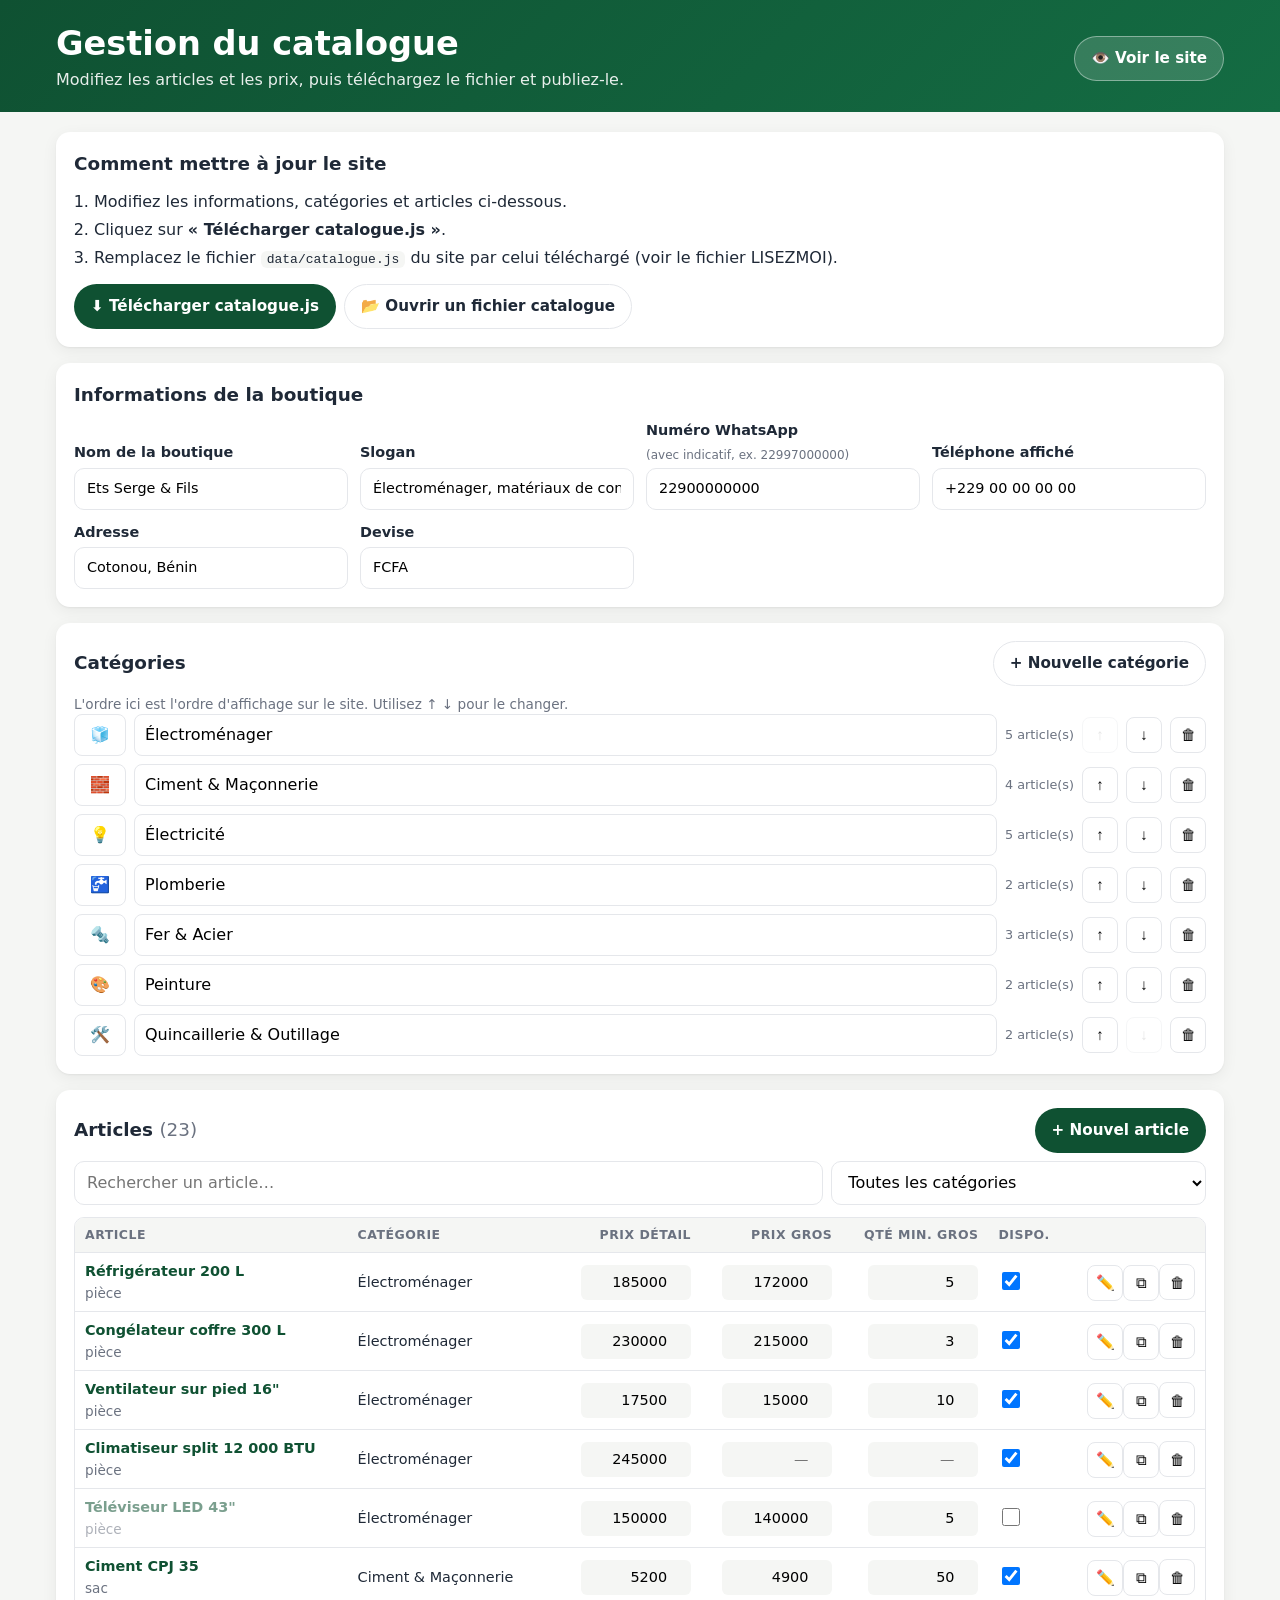
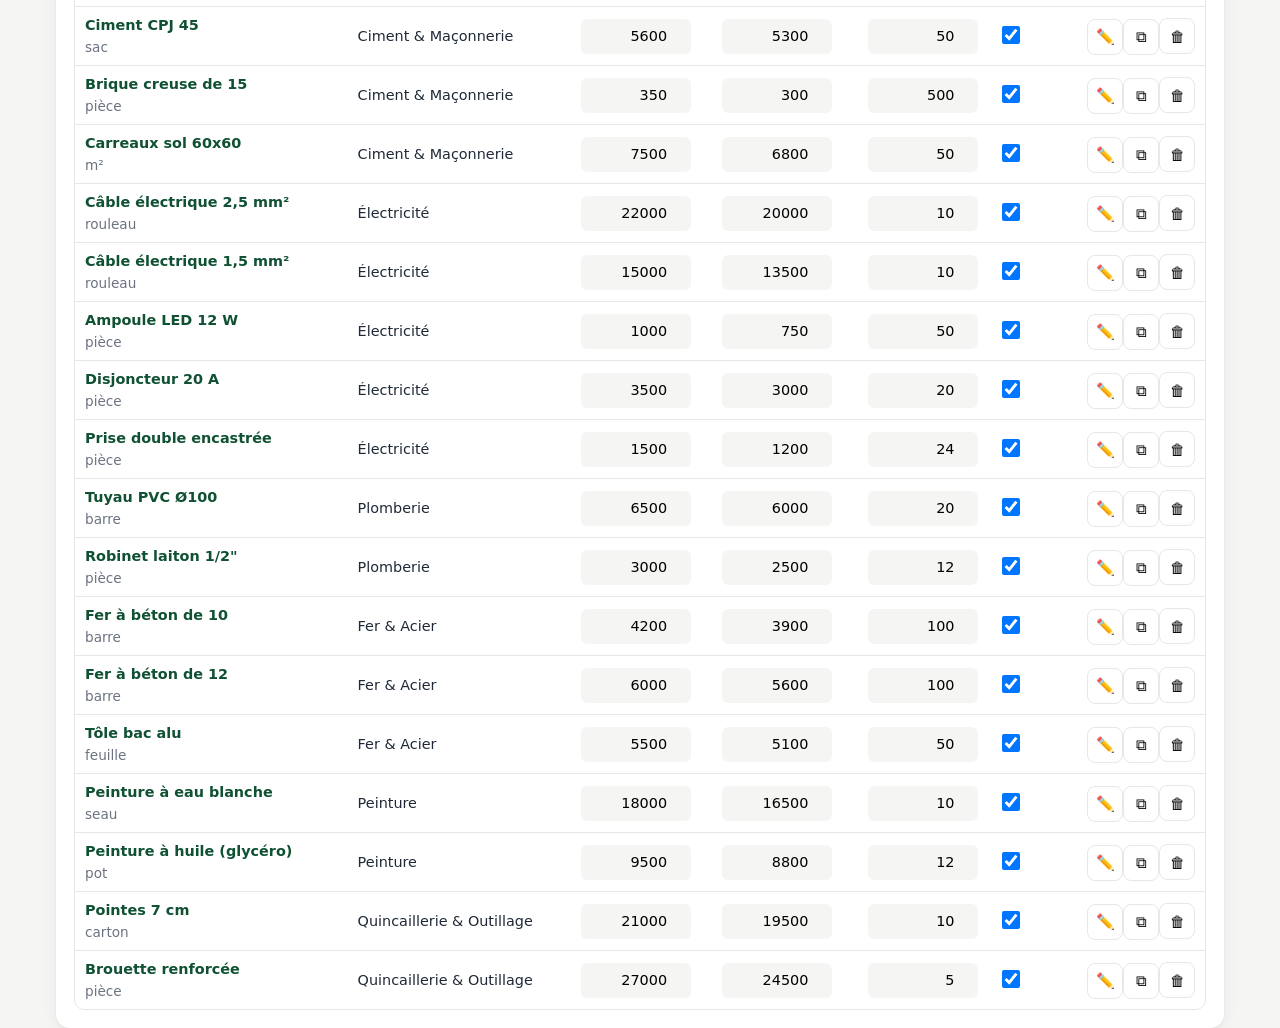
==== admin.html @ 10ea8feb "Catalogue en ligne : vitrine gros/détail et page d'administration - index.html : catalogue par catég" ====
<!doctype html>
<html lang="fr">
<head>
  <meta charset="utf-8">
  <meta name="viewport" content="width=device-width, initial-scale=1">
  <meta name="robots" content="noindex">
  <title>Gestion du catalogue</title>
  <link rel="icon" href="data:image/svg+xml,<svg xmlns='http://www.w3.org/2000/svg' viewBox='0 0 100 100'><text y='.9em' font-size='90'>⚙️</text></svg>">
  <link rel="stylesheet" href="assets/css/style.css">
  <link rel="stylesheet" href="assets/css/admin.css">
</head>
<body>
  <header class="entete">
    <div class="conteneur entete__contenu">
      <div>
        <h1 class="entete__nom">Gestion du catalogue</h1>
        <p class="entete__slogan">Modifiez les articles et les prix, puis téléchargez le fichier et publiez-le.</p>
      </div>
      <div class="entete__actions">
        <a class="bouton bouton--clair" href="index.html" target="_blank">👁️ Voir le site</a>
      </div>
    </div>
  </header>

  <main class="conteneur admin">
    <div class="alerte" id="alerte-brouillon" hidden>
      <span>✏️ Modifications non publiées en cours (enregistrées dans ce navigateur).</span>
      <button type="button" class="lien" id="btn-annuler-brouillon">Tout annuler</button>
    </div>

    <section class="panneau etapes">
      <h2>Comment mettre à jour le site</h2>
      <ol>
        <li>Modifiez les informations, catégories et articles ci-dessous.</li>
        <li>Cliquez sur <strong>« Télécharger catalogue.js »</strong>.</li>
        <li>Remplacez le fichier <code>data/catalogue.js</code> du site par celui téléchargé (voir le fichier LISEZMOI).</li>
      </ol>
      <div class="etapes__actions">
        <button type="button" class="bouton bouton--principal" id="btn-exporter">⬇️ Télécharger catalogue.js</button>
        <label class="bouton bouton--secondaire">
          📂 Ouvrir un fichier catalogue
          <input type="file" id="btn-importer" accept=".js,.json" hidden>
        </label>
      </div>
    </section>

    <section class="panneau">
      <h2>Informations de la boutique</h2>
      <form id="form-boutique" class="formulaire formulaire--grille">
        <label>Nom de la boutique<input name="nom" required></label>
        <label>Slogan<input name="slogan"></label>
        <label>Numéro WhatsApp <small>(avec indicatif, ex. 22997000000)</small><input name="whatsapp" inputmode="tel" required></label>
        <label>Téléphone affiché<input name="telephone" inputmode="tel"></label>
        <label>Adresse<input name="adresse"></label>
        <label>Devise<input name="devise" required></label>
      </form>
    </section>

    <section class="panneau">
      <div class="panneau__entete">
        <h2>Catégories</h2>
        <button type="button" class="bouton bouton--secondaire" id="btn-ajout-categorie">+ Nouvelle catégorie</button>
      </div>
      <p class="aide">L'ordre ici est l'ordre d'affichage sur le site. Utilisez ↑ ↓ pour le changer.</p>
      <div id="liste-categories" class="liste-categories"></div>
    </section>

    <section class="panneau">
      <div class="panneau__entete">
        <h2>Articles <span class="compteur" id="compteur-articles"></span></h2>
        <button type="button" class="bouton bouton--principal" id="btn-ajout-produit">+ Nouvel article</button>
      </div>
      <div class="filtres-admin">
        <input type="search" id="filtre-texte" placeholder="Rechercher un article…">
        <select id="filtre-categorie"><option value="">Toutes les catégories</option></select>
      </div>
      <div class="table-defilante">
        <table class="table">
          <thead>
            <tr>
              <th>Article</th>
              <th>Catégorie</th>
              <th class="num">Prix détail</th>
              <th class="num">Prix gros</th>
              <th class="num">Qté min. gros</th>
              <th>Dispo.</th>
              <th><span class="visuellement-cache">Actions</span></th>
            </tr>
          </thead>
          <tbody id="liste-produits"></tbody>
        </table>
      </div>
    </section>
  </main>

  <!-- Fenêtre d'édition d'un article -->
  <dialog id="dialog-produit" class="dialog">
    <form method="dialog" id="form-produit" class="formulaire">
      <h2 id="dialog-produit-titre">Article</h2>
      <label>Nom de l'article *<input name="nom" required></label>
      <label>Catégorie *<select name="categorie" required></select></label>
      <label>Description<textarea name="description" rows="2"></textarea></label>
      <div class="formulaire--grille">
        <label>Unité de vente <small>(sac, pièce, barre, m²…)</small><input name="unite" required list="unites"></label>
        <label>Prix détail *<input name="prixDetail" type="number" min="0" step="1" inputmode="numeric" required></label>
        <label>Prix gros <small>(vide = sur demande)</small><input name="prixGros" type="number" min="0" step="1" inputmode="numeric"></label>
        <label>Quantité min. pour le gros<input name="qteMinGros" type="number" min="1" step="1" inputmode="numeric"></label>
      </div>
      <label>Photo <small>(chemin ex. images/frigo.jpg, ou lien internet — facultatif)</small><input name="image"></label>
      <label class="case"><input type="checkbox" name="disponible"> Disponible en stock</label>
      <p class="erreur" id="erreur-produit" role="alert"></p>
      <div class="dialog__actions">
        <button type="button" class="bouton bouton--secondaire" data-fermer>Annuler</button>
        <button type="submit" class="bouton bouton--principal" value="ok">Enregistrer</button>
      </div>
    </form>
  </dialog>

  <datalist id="unites">
    <option value="pièce"><option value="sac"><option value="barre"><option value="rouleau">
    <option value="carton"><option value="m²"><option value="m"><option value="kg"><option value="tonne">
    <option value="seau"><option value="pot"><option value="feuille"><option value="paquet"><option value="lot">
  </datalist>

  <div class="toast" id="toast" role="status" aria-live="polite"></div>

  <script src="data/catalogue.js"></script>
  <script src="assets/js/commun.js"></script>
  <script src="assets/js/admin.js"></script>
</body>
</html>
---- assets/css/style.css ----
/* ==========================================================================
   Thème : couleurs modifiables ici
   ========================================================================== */
:root {
  --primaire: #0f5132;
  --primaire-clair: #e7f3ec;
  --accent: #f59e0b;
  --whatsapp: #25d366;
  --whatsapp-fonce: #128c4a;
  --texte: #1f2937;
  --texte-doux: #6b7280;
  --fond: #f5f6f4;
  --surface: #ffffff;
  --bordure: #e5e7eb;
  --danger: #b91c1c;
  --rayon: 14px;
  --ombre: 0 1px 2px rgb(0 0 0 / .05), 0 4px 16px rgb(0 0 0 / .06);
  color-scheme: light;
}

*, *::before, *::after { box-sizing: border-box; }

body {
  margin: 0;
  font-family: system-ui, -apple-system, "Segoe UI", Roboto, "Helvetica Neue", Arial, sans-serif;
  color: var(--texte);
  background: var(--fond);
  line-height: 1.5;
  -webkit-font-smoothing: antialiased;
}

img { max-width: 100%; display: block; }
h1, h2, h3, p { margin: 0; }

.conteneur { width: 100%; max-width: 1200px; margin: 0 auto; padding: 0 16px; }

.visuellement-cache {
  position: absolute; width: 1px; height: 1px; overflow: hidden;
  clip: rect(0 0 0 0); white-space: nowrap;
}

/* ---------- Boutons ---------- */
.bouton {
  display: inline-flex; align-items: center; justify-content: center; gap: 6px;
  padding: 10px 16px; border-radius: 999px; border: 1px solid transparent;
  font: inherit; font-weight: 600; font-size: .95rem; text-decoration: none;
  cursor: pointer; transition: background .15s, transform .1s;
  min-height: 44px;
}
.bouton:active { transform: scale(.97); }
.bouton:focus-visible, .puce:focus-visible, input:focus-visible { outline: 3px solid var(--accent); outline-offset: 2px; }
.bouton--whatsapp { background: var(--whatsapp); color: #fff; }
.bouton--whatsapp:hover { background: var(--whatsapp-fonce); }
.bouton--clair { background: rgb(255 255 255 / .15); color: #fff; border-color: rgb(255 255 255 / .4); }
.bouton--clair:hover { background: rgb(255 255 255 / .25); }
.bouton--plein { flex: 1; }
.bouton--icone { background: var(--fond); border-color: var(--bordure); width: 44px; padding: 0; }
.bouton--icone:hover { background: var(--bordure); }

/* ---------- En-tête ---------- */
.entete {
  background: linear-gradient(135deg, var(--primaire), #146c43);
  color: #fff;
  padding: 24px 0 20px;
}
.entete__contenu { display: flex; flex-wrap: wrap; align-items: center; justify-content: space-between; gap: 16px; }
.entete__nom { font-size: clamp(1.5rem, 4vw, 2.1rem); line-height: 1.2; }
.entete__slogan { opacity: .9; margin-top: 4px; max-width: 60ch; }
.entete__actions { display: flex; gap: 8px; flex-wrap: wrap; }

/* ---------- Barre recherche + catégories (collante) ---------- */
.barre {
  position: sticky; top: 0; z-index: 10;
  background: rgb(245 246 244 / .92);
  backdrop-filter: saturate(1.4) blur(8px);
  border-bottom: 1px solid var(--bordure);
  padding: 12px 0 0;
}
.recherche { position: relative; display: block; }
.recherche__icone { position: absolute; left: 14px; top: 50%; transform: translateY(-50%); pointer-events: none; }
.recherche input {
  width: 100%; padding: 12px 14px 12px 42px; font: inherit; font-size: 1rem;
  border: 1px solid var(--bordure); border-radius: 999px; background: var(--surface);
}
.categories {
  display: flex; gap: 8px; overflow-x: auto; padding: 12px 0;
  scrollbar-width: none; -webkit-overflow-scrolling: touch;
}
.categories::-webkit-scrollbar { display: none; }
.puce {
  flex: 0 0 auto; display: inline-flex; align-items: center; gap: 6px;
  padding: 8px 14px; border-radius: 999px; font: inherit; font-size: .9rem; font-weight: 500;
  border: 1px solid var(--bordure); background: var(--surface); color: var(--texte); cursor: pointer;
  white-space: nowrap;
}
.puce:hover { border-color: var(--primaire); }
.puce--active { background: var(--primaire); border-color: var(--primaire); color: #fff; }
.puce__nb { font-size: .75rem; padding: 1px 7px; border-radius: 999px; background: var(--fond); color: var(--texte-doux); }
.puce--active .puce__nb { background: rgb(255 255 255 / .2); color: #fff; }

/* ---------- Catalogue ---------- */
main { padding-top: 16px; padding-bottom: 48px; scroll-margin-top: 130px; }
.info-prix {
  display: flex; flex-wrap: wrap; gap: 4px 20px; font-size: .85rem; color: var(--texte-doux);
  background: var(--primaire-clair); border-radius: 10px; padding: 10px 14px;
}
.resultat { color: var(--texte-doux); font-size: .9rem; margin: 12px 0 4px; }
.section { margin-top: 20px; }
.section__titre { font-size: 1.25rem; margin-bottom: 12px; }

.grille { display: grid; gap: 14px; grid-template-columns: repeat(auto-fill, minmax(250px, 1fr)); }

.carte {
  display: flex; flex-direction: column;
  background: var(--surface); border-radius: var(--rayon); box-shadow: var(--ombre);
  overflow: hidden; scroll-margin-top: 140px;
  transition: box-shadow .2s;
}
.carte--cible { box-shadow: 0 0 0 3px var(--accent), var(--ombre); }
.carte--rupture .carte__visuel > :not(.badge) { opacity: .45; }
.carte__visuel {
  position: relative; aspect-ratio: 3 / 2; background: var(--primaire-clair);
  display: grid; place-items: center;
}
.carte__visuel img { width: 100%; height: 100%; object-fit: cover; }
.carte__icone { font-size: 3.5rem; }
.badge {
  position: absolute; top: 10px; left: 10px; padding: 4px 10px; border-radius: 999px;
  font-size: .75rem; font-weight: 700;
}
.badge--rupture { background: var(--danger); color: #fff; }

.carte__corps { display: flex; flex-direction: column; gap: 6px; padding: 14px; flex: 1; }
.carte__categorie { font-size: .75rem; text-transform: uppercase; letter-spacing: .04em; color: var(--texte-doux); font-weight: 600; }
.carte__nom { font-size: 1.05rem; line-height: 1.3; }
.carte__description { font-size: .9rem; color: var(--texte-doux); }

.carte__prix { display: grid; grid-template-columns: 1fr 1fr; gap: 8px; margin-top: auto; padding-top: 8px; }
.prix { border-radius: 10px; padding: 8px 10px; display: flex; flex-direction: column; }
.prix--detail { background: var(--fond); }
.prix--gros { background: #fff7e6; }
.prix__type { font-size: .72rem; text-transform: uppercase; letter-spacing: .05em; font-weight: 700; color: var(--texte-doux); }
.prix--gros .prix__type { color: #b45309; }
.prix__montant { font-weight: 800; font-size: 1.02rem; line-height: 1.25; font-variant-numeric: tabular-nums; }
.prix__montant small { font-weight: 500; font-size: .75rem; color: var(--texte-doux); }
.prix__condition { font-size: .75rem; color: var(--texte-doux); }
.prix--absent .prix__condition { margin-top: 2px; font-size: .85rem; }

.carte__actions { display: flex; gap: 8px; margin-top: 10px; }

.vide { text-align: center; padding: 48px 16px; color: var(--texte-doux); display: grid; gap: 16px; justify-items: center; }

/* ---------- Pied ---------- */
.pied { border-top: 1px solid var(--bordure); padding: 24px 0 32px; font-size: .9rem; color: var(--texte-doux); text-align: center; }
.pied strong { color: var(--texte); }
.pied__maj { margin-top: 6px; font-size: .8rem; }

/* ---------- Notification ---------- */
.toast {
  position: fixed; left: 50%; bottom: 24px; transform: translate(-50%, 20px);
  background: var(--texte); color: #fff; padding: 10px 18px; border-radius: 999px;
  opacity: 0; pointer-events: none; transition: opacity .2s, transform .2s; z-index: 50;
}
.toast--visible { opacity: 1; transform: translate(-50%, 0); }

@media (max-width: 420px) {
  .grille { grid-template-columns: 1fr; }
  .entete__actions { width: 100%; }
  .entete__actions .bouton { flex: 1; }
}

@media (prefers-reduced-motion: reduce) {
  * { transition: none !important; scroll-behavior: auto !important; }
}

@media print {
  .barre, .entete__actions, .carte__actions, .toast { display: none; }
  .entete { background: none; color: #000; }
  .carte { box-shadow: none; border: 1px solid #ccc; break-inside: avoid; }
}
---- assets/css/admin.css ----
/* Styles spécifiques à la page d'administration (en complément de style.css). */
.admin { display: grid; gap: 16px; padding-top: 20px; }

.panneau { background: var(--surface); border-radius: var(--rayon); box-shadow: var(--ombre); padding: 18px; }
.panneau h2 { font-size: 1.15rem; margin-bottom: 12px; }
.panneau__entete { display: flex; flex-wrap: wrap; align-items: center; justify-content: space-between; gap: 10px; margin-bottom: 8px; }
.panneau__entete h2 { margin: 0; }
.compteur { color: var(--texte-doux); font-weight: 500; }
.aide { color: var(--texte-doux); font-size: .85rem; }
.centre { text-align: center; padding: 20px; }

.etapes ol { margin: 0 0 14px; padding-left: 20px; }
.etapes li { margin-bottom: 4px; }
.etapes code { background: var(--fond); padding: 1px 6px; border-radius: 6px; }
.etapes__actions { display: flex; flex-wrap: wrap; gap: 8px; }

.bouton--principal { background: var(--primaire); color: #fff; }
.bouton--principal:hover { background: #146c43; }
.bouton--secondaire { background: var(--surface); color: var(--texte); border-color: var(--bordure); }
.bouton--secondaire:hover { border-color: var(--primaire); }

.alerte {
  display: flex; flex-wrap: wrap; justify-content: space-between; align-items: center; gap: 8px;
  background: #fff7e6; border: 1px solid #fcd34d; border-radius: 10px; padding: 10px 14px; font-size: .9rem;
}
.alerte[hidden] { display: none; }

.lien { background: none; border: 0; padding: 0; font: inherit; color: var(--primaire); text-decoration: underline; cursor: pointer; text-align: left; }
.lien--fort { font-weight: 600; text-decoration: none; }
.lien--fort:hover { text-decoration: underline; }

/* ---------- Formulaires ---------- */
.formulaire { display: grid; gap: 12px; }
.formulaire--grille { display: grid; gap: 12px; align-items: end; grid-template-columns: repeat(auto-fit, minmax(220px, 1fr)); }
.formulaire label { display: grid; gap: 4px; font-size: .9rem; font-weight: 600; }
.formulaire small { font-weight: 400; color: var(--texte-doux); }
.formulaire input:not([type="checkbox"]), .formulaire select, .formulaire textarea,
.filtres-admin input, .filtres-admin select {
  font: inherit; font-weight: 400; padding: 9px 12px; border: 1px solid var(--bordure); border-radius: 10px;
  background: var(--surface); width: 100%;
}
.formulaire .case { display: flex; align-items: center; gap: 8px; }
.formulaire .case input { width: 18px; height: 18px; }
.erreur { color: var(--danger); font-size: .9rem; min-height: 1em; }

/* ---------- Catégories ---------- */
.liste-categories { display: grid; gap: 8px; }
.ligne-categorie { display: flex; align-items: center; gap: 8px; }
.ligne-categorie input { font: inherit; padding: 8px 10px; border: 1px solid var(--bordure); border-radius: 8px; }
.ligne-categorie__icone { width: 52px; text-align: center; }
.ligne-categorie__nom { flex: 1; min-width: 0; }
.ligne-categorie__nb { font-size: .8rem; color: var(--texte-doux); white-space: nowrap; }

.bouton-mini {
  min-width: 36px; height: 36px; border-radius: 8px; border: 1px solid var(--bordure);
  background: var(--surface); cursor: pointer; font-size: .95rem;
}
.bouton-mini:hover:not(:disabled) { background: var(--fond); }
.bouton-mini:disabled { opacity: .35; cursor: default; }
.bouton-mini--danger:hover:not(:disabled) { background: #fee2e2; border-color: #fca5a5; }

/* ---------- Tableau des articles ---------- */
.filtres-admin { display: grid; grid-template-columns: 2fr 1fr; gap: 8px; margin-bottom: 12px; }
.table-defilante { overflow-x: auto; border: 1px solid var(--bordure); border-radius: 10px; }
.table { width: 100%; border-collapse: collapse; font-size: .9rem; min-width: 760px; }
.table th, .table td { padding: 8px 10px; border-bottom: 1px solid var(--bordure); text-align: left; vertical-align: middle; }
.table th { background: var(--fond); font-size: .78rem; text-transform: uppercase; letter-spacing: .04em; color: var(--texte-doux); position: sticky; top: 0; }
.table tr:last-child td { border-bottom: 0; }
.table .num { text-align: right; }
.table td.num input { width: 110px; text-align: right; font: inherit; padding: 6px 8px; border: 1px solid transparent; border-radius: 6px; background: var(--fond); font-variant-numeric: tabular-nums; }
.table td.num input:hover, .table td.num input:focus { border-color: var(--bordure); background: var(--surface); }
.table input[type="checkbox"] { width: 18px; height: 18px; }
.table .actions { white-space: nowrap; text-align: right; }
.ligne--rupture td:first-child { opacity: .55; }

/* ---------- Fenêtre ---------- */
.dialog { border: 0; border-radius: var(--rayon); padding: 22px; width: min(640px, calc(100vw - 32px)); box-shadow: 0 20px 60px rgb(0 0 0 / .25); }
.dialog::backdrop { background: rgb(0 0 0 / .45); }
.dialog h2 { font-size: 1.2rem; }
.dialog__actions { display: flex; justify-content: flex-end; gap: 8px; }

@media (max-width: 600px) {
  .filtres-admin { grid-template-columns: 1fr; }
  .ligne-categorie { flex-wrap: wrap; }
  .ligne-categorie__nb { order: 5; width: 100%; }
}
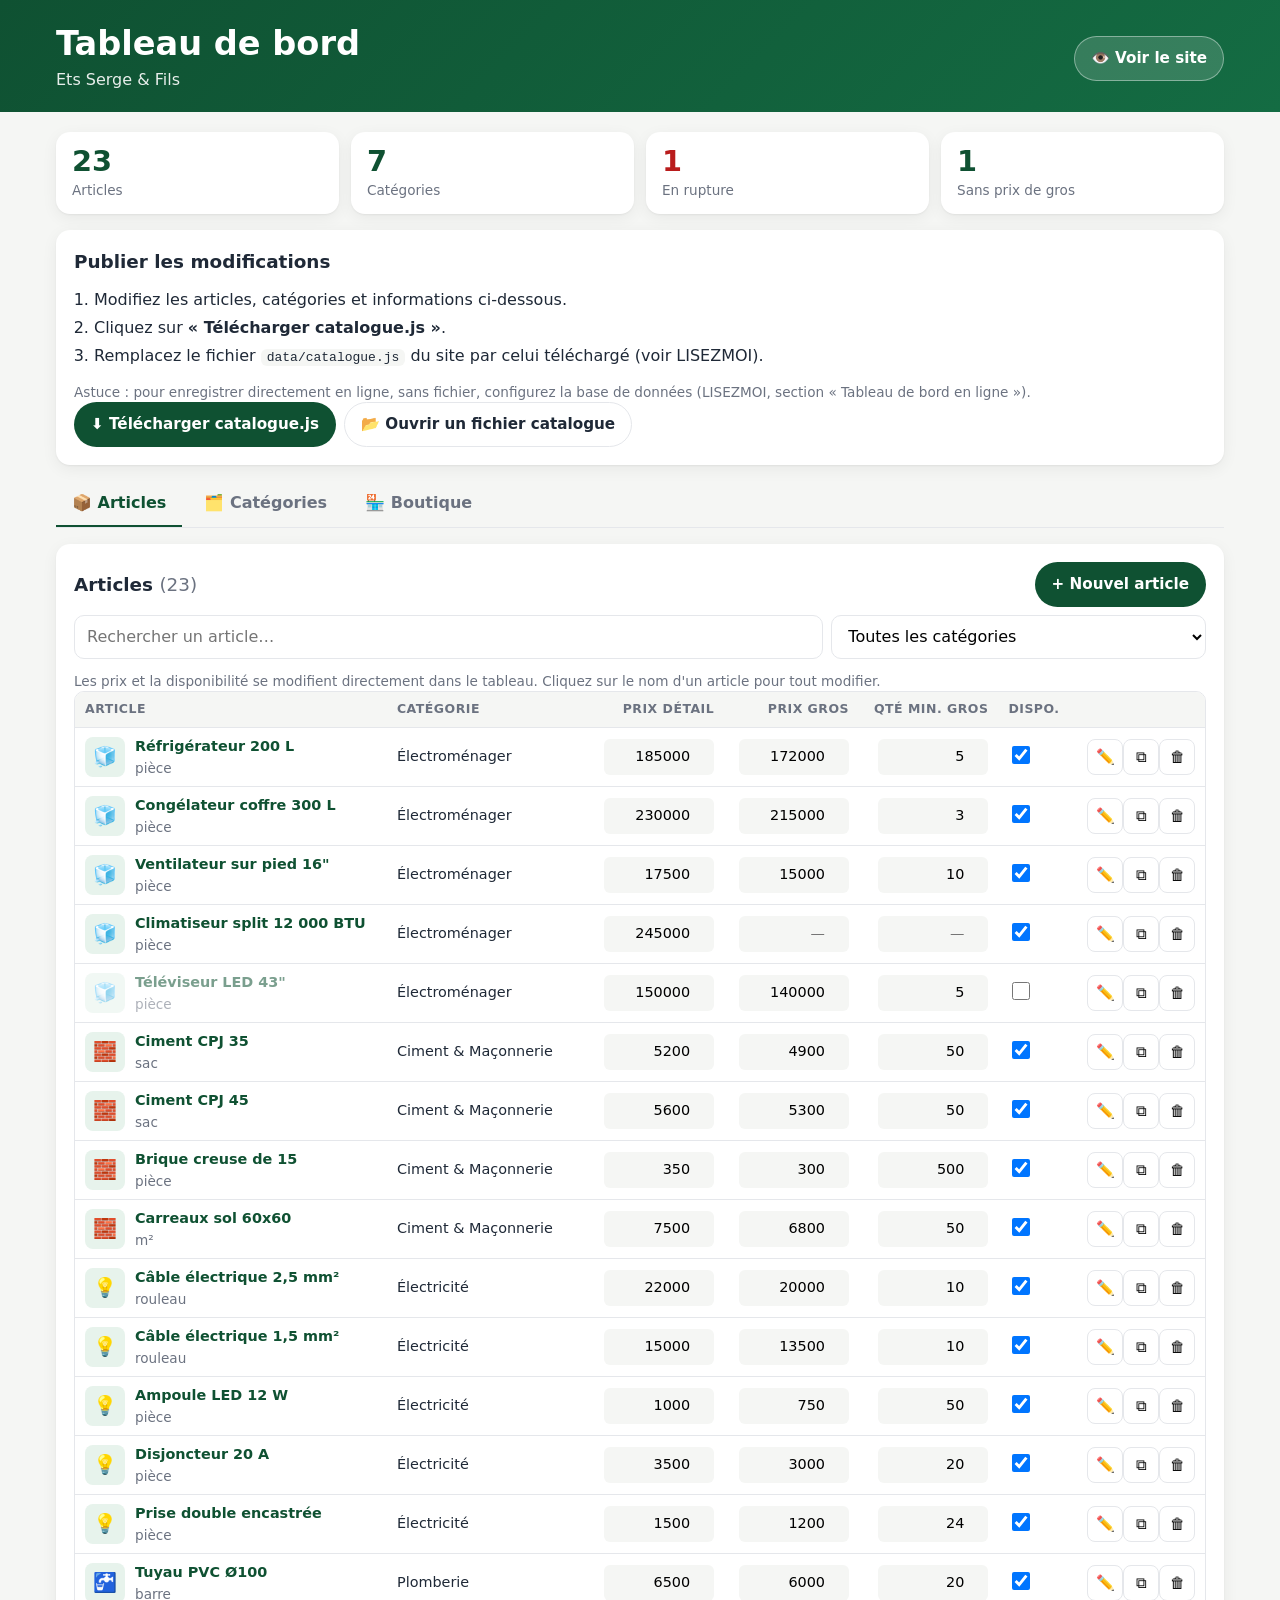
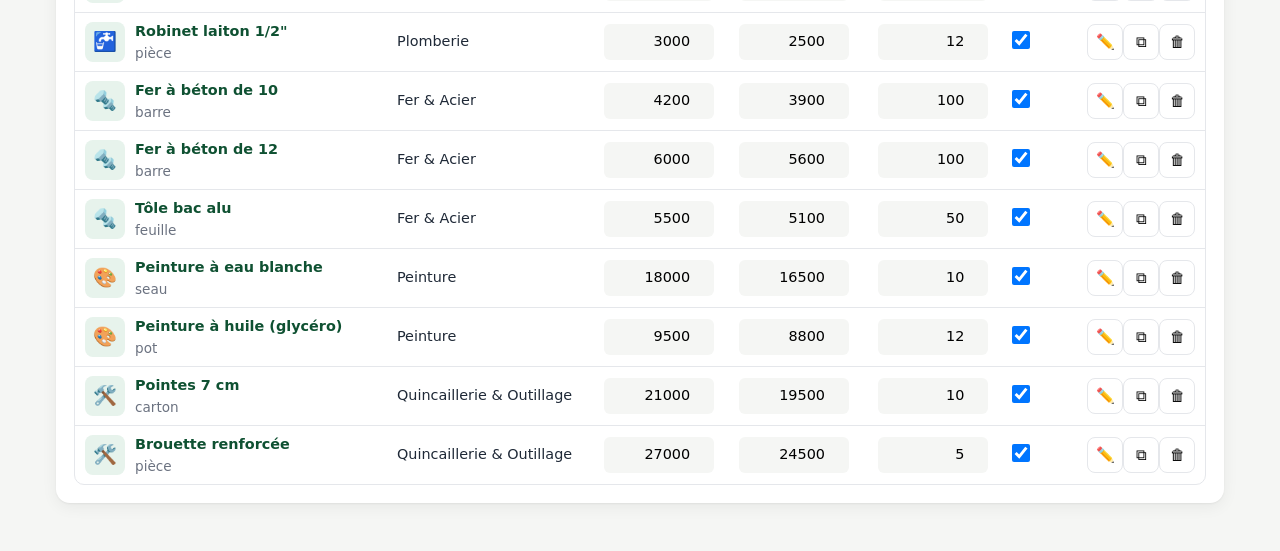
==== commit 8a1aa0e2: "Tableau de bord admin avec base de données Supabase - admin.html : connexion administrateur, statist" ====
--- a/admin.html
+++ b/admin.html
@@ -3,38 +3,70 @@
 <head>
   <meta charset="utf-8">
   <meta name="viewport" content="width=device-width, initial-scale=1">
-  <meta name="robots" content="noindex">
-  <title>Gestion du catalogue</title>
+  <meta name="robots" content="noindex, nofollow">
+  <title>Tableau de bord</title>
   <link rel="icon" href="data:image/svg+xml,<svg xmlns='http://www.w3.org/2000/svg' viewBox='0 0 100 100'><text y='.9em' font-size='90'>⚙️</text></svg>">
   <link rel="stylesheet" href="assets/css/style.css">
   <link rel="stylesheet" href="assets/css/admin.css">
 </head>
-<body>
-  <header class="entete">
+<body class="page-admin">
+  <header class="entete entete--admin">
     <div class="conteneur entete__contenu">
       <div>
-        <h1 class="entete__nom">Gestion du catalogue</h1>
-        <p class="entete__slogan">Modifiez les articles et les prix, puis téléchargez le fichier et publiez-le.</p>
+        <h1 class="entete__nom">Tableau de bord</h1>
+        <p class="entete__slogan" id="entete-boutique">Gestion du catalogue</p>
       </div>
       <div class="entete__actions">
         <a class="bouton bouton--clair" href="index.html" target="_blank">👁️ Voir le site</a>
+        <button type="button" class="bouton bouton--clair" id="btn-deconnexion" hidden>Déconnexion</button>
       </div>
     </div>
   </header>
 
-  <main class="conteneur admin">
+  <!-- ===== Écran de connexion (mode base de données) ===== -->
+  <main class="conteneur connexion" id="ecran-connexion" hidden>
+    <form class="panneau formulaire connexion__carte" id="form-connexion">
+      <h2>🔒 Connexion administrateur</h2>
+      <label>E-mail<input type="email" name="email" autocomplete="username" required></label>
+      <label>Mot de passe<input type="password" name="motDePasse" autocomplete="current-password" required></label>
+      <p class="erreur" id="erreur-connexion" role="alert"></p>
+      <button type="submit" class="bouton bouton--principal">Se connecter</button>
+    </form>
+  </main>
+
+  <!-- ===== Message de chargement / erreur ===== -->
+  <main class="conteneur" id="ecran-etat">
+    <p class="chargement" id="message-etat">Chargement…</p>
+  </main>
+
+  <!-- ===== Tableau de bord ===== -->
+  <main class="conteneur admin" id="ecran-admin" hidden>
+    <div class="bandeau bandeau--ok" id="bandeau-en-ligne" hidden>
+      <span>✅ Connecté en tant que <strong id="utilisateur"></strong>. Les modifications sont <strong>en ligne immédiatement</strong>.</span>
+      <span class="indicateur" id="indicateur" aria-live="polite"></span>
+    </div>
+
     <div class="alerte" id="alerte-brouillon" hidden>
       <span>✏️ Modifications non publiées en cours (enregistrées dans ce navigateur).</span>
       <button type="button" class="lien" id="btn-annuler-brouillon">Tout annuler</button>
     </div>
 
-    <section class="panneau etapes">
-      <h2>Comment mettre à jour le site</h2>
+    <section class="stats" aria-label="Résumé">
+      <div class="stat"><span class="stat__valeur" id="stat-articles">0</span><span class="stat__libelle">Articles</span></div>
+      <div class="stat"><span class="stat__valeur" id="stat-categories">0</span><span class="stat__libelle">Catégories</span></div>
+      <div class="stat stat--alerte"><span class="stat__valeur" id="stat-rupture">0</span><span class="stat__libelle">En rupture</span></div>
+      <div class="stat"><span class="stat__valeur" id="stat-sans-gros">0</span><span class="stat__libelle">Sans prix de gros</span></div>
+    </section>
+
+    <!-- Mode fichier uniquement -->
+    <section class="panneau etapes" id="panneau-fichier" hidden>
+      <h2>Publier les modifications</h2>
       <ol>
-        <li>Modifiez les informations, catégories et articles ci-dessous.</li>
+        <li>Modifiez les articles, catégories et informations ci-dessous.</li>
         <li>Cliquez sur <strong>« Télécharger catalogue.js »</strong>.</li>
-        <li>Remplacez le fichier <code>data/catalogue.js</code> du site par celui téléchargé (voir le fichier LISEZMOI).</li>
+        <li>Remplacez le fichier <code>data/catalogue.js</code> du site par celui téléchargé (voir LISEZMOI).</li>
       </ol>
+      <p class="aide">Astuce : pour enregistrer directement en ligne, sans fichier, configurez la base de données (LISEZMOI, section « Tableau de bord en ligne »).</p>
       <div class="etapes__actions">
         <button type="button" class="bouton bouton--principal" id="btn-exporter">⬇️ Télécharger catalogue.js</button>
         <label class="bouton bouton--secondaire">
@@ -44,28 +76,13 @@
       </div>
     </section>
 
-    <section class="panneau">
-      <h2>Informations de la boutique</h2>
-      <form id="form-boutique" class="formulaire formulaire--grille">
-        <label>Nom de la boutique<input name="nom" required></label>
-        <label>Slogan<input name="slogan"></label>
-        <label>Numéro WhatsApp <small>(avec indicatif, ex. 22997000000)</small><input name="whatsapp" inputmode="tel" required></label>
-        <label>Téléphone affiché<input name="telephone" inputmode="tel"></label>
-        <label>Adresse<input name="adresse"></label>
-        <label>Devise<input name="devise" required></label>
-      </form>
-    </section>
+    <nav class="onglets" role="tablist" aria-label="Sections">
+      <button type="button" role="tab" class="onglet onglet--actif" aria-selected="true" data-onglet="articles">📦 Articles</button>
+      <button type="button" role="tab" class="onglet" aria-selected="false" data-onglet="categories">🗂️ Catégories</button>
+      <button type="button" role="tab" class="onglet" aria-selected="false" data-onglet="boutique">🏪 Boutique</button>
+    </nav>
 
-    <section class="panneau">
-      <div class="panneau__entete">
-        <h2>Catégories</h2>
-        <button type="button" class="bouton bouton--secondaire" id="btn-ajout-categorie">+ Nouvelle catégorie</button>
-      </div>
-      <p class="aide">L'ordre ici est l'ordre d'affichage sur le site. Utilisez ↑ ↓ pour le changer.</p>
-      <div id="liste-categories" class="liste-categories"></div>
-    </section>
-
-    <section class="panneau">
+    <section class="panneau" data-panneau="articles">
       <div class="panneau__entete">
         <h2>Articles <span class="compteur" id="compteur-articles"></span></h2>
         <button type="button" class="bouton bouton--principal" id="btn-ajout-produit">+ Nouvel article</button>
@@ -74,6 +91,7 @@
         <input type="search" id="filtre-texte" placeholder="Rechercher un article…">
         <select id="filtre-categorie"><option value="">Toutes les catégories</option></select>
       </div>
+      <p class="aide">Les prix et la disponibilité se modifient directement dans le tableau. Cliquez sur le nom d'un article pour tout modifier.</p>
       <div class="table-defilante">
         <table class="table">
           <thead>
@@ -91,11 +109,32 @@
         </table>
       </div>
     </section>
+
+    <section class="panneau" data-panneau="categories" hidden>
+      <div class="panneau__entete">
+        <h2>Catégories</h2>
+        <button type="button" class="bouton bouton--principal" id="btn-ajout-categorie">+ Nouvelle catégorie</button>
+      </div>
+      <p class="aide">L'ordre ici est l'ordre d'affichage sur le site (↑ ↓ pour le changer). L'icône peut être n'importe quel émoji.</p>
+      <div id="liste-categories" class="liste-categories"></div>
+    </section>
+
+    <section class="panneau" data-panneau="boutique" hidden>
+      <h2>Informations de la boutique</h2>
+      <form id="form-boutique" class="formulaire formulaire--grille">
+        <label>Nom de la boutique<input name="nom" required></label>
+        <label>Slogan<input name="slogan"></label>
+        <label>Numéro WhatsApp <small>(avec indicatif, sans +, ex. 22997000000)</small><input name="whatsapp" inputmode="tel" required></label>
+        <label>Téléphone affiché<input name="telephone" inputmode="tel"></label>
+        <label>Adresse<input name="adresse"></label>
+        <label>Devise<input name="devise" required></label>
+      </form>
+    </section>
   </main>
 
   <!-- Fenêtre d'édition d'un article -->
   <dialog id="dialog-produit" class="dialog">
-    <form method="dialog" id="form-produit" class="formulaire">
+    <form id="form-produit" class="formulaire" novalidate>
       <h2 id="dialog-produit-titre">Article</h2>
       <label>Nom de l'article *<input name="nom" required></label>
       <label>Catégorie *<select name="categorie" required></select></label>
@@ -106,12 +145,20 @@
         <label>Prix gros <small>(vide = sur demande)</small><input name="prixGros" type="number" min="0" step="1" inputmode="numeric"></label>
         <label>Quantité min. pour le gros<input name="qteMinGros" type="number" min="1" step="1" inputmode="numeric"></label>
       </div>
-      <label>Photo <small>(chemin ex. images/frigo.jpg, ou lien internet — facultatif)</small><input name="image"></label>
+      <div class="photo">
+        <div class="photo__apercu" id="photo-apercu" aria-hidden="true"></div>
+        <div class="photo__champs">
+          <label id="champ-photo-fichier" hidden>Photo
+            <input type="file" id="photo-fichier" accept="image/jpeg,image/png,image/webp" capture="environment">
+          </label>
+          <label>Adresse de la photo <small>(ex. images/frigo.jpg ou lien internet — facultatif)</small><input name="image"></label>
+        </div>
+      </div>
       <label class="case"><input type="checkbox" name="disponible"> Disponible en stock</label>
       <p class="erreur" id="erreur-produit" role="alert"></p>
       <div class="dialog__actions">
         <button type="button" class="bouton bouton--secondaire" data-fermer>Annuler</button>
-        <button type="submit" class="bouton bouton--principal" value="ok">Enregistrer</button>
+        <button type="submit" class="bouton bouton--principal" id="btn-enregistrer-produit">Enregistrer</button>
       </div>
     </form>
   </dialog>
@@ -124,8 +171,10 @@
 
   <div class="toast" id="toast" role="status" aria-live="polite"></div>
 
+  <script src="assets/js/config.js"></script>
   <script src="data/catalogue.js"></script>
   <script src="assets/js/commun.js"></script>
+  <script src="assets/js/donnees.js"></script>
   <script src="assets/js/admin.js"></script>
 </body>
 </html>
--- a/assets/css/style.css
+++ b/assets/css/style.css
@@ -19,6 +19,7 @@
 }
 
 *, *::before, *::after { box-sizing: border-box; }
+[hidden] { display: none !important; }
 
 body {
   margin: 0;
@@ -148,6 +149,7 @@
 
 .carte__actions { display: flex; gap: 8px; margin-top: 10px; }
 
+.chargement { color: var(--texte-doux); text-align: center; padding: 48px 16px; }
 .vide { text-align: center; padding: 48px 16px; color: var(--texte-doux); display: grid; gap: 16px; justify-items: center; }
 
 /* ---------- Pied ---------- */
--- a/assets/css/admin.css
+++ b/assets/css/admin.css
@@ -1,5 +1,6 @@
 /* Styles spécifiques à la page d'administration (en complément de style.css). */
-.admin { display: grid; gap: 16px; padding-top: 20px; }
+.admin { display: grid; gap: 16px; padding-top: 20px; padding-bottom: 48px; }
+.admin > * { min-width: 0; } /* le tableau défile dans son cadre au lieu d'élargir la page */
 
 .panneau { background: var(--surface); border-radius: var(--rayon); box-shadow: var(--ombre); padding: 18px; }
 .panneau h2 { font-size: 1.15rem; margin-bottom: 12px; }
@@ -23,7 +24,6 @@
   display: flex; flex-wrap: wrap; justify-content: space-between; align-items: center; gap: 8px;
   background: #fff7e6; border: 1px solid #fcd34d; border-radius: 10px; padding: 10px 14px; font-size: .9rem;
 }
-.alerte[hidden] { display: none; }
 
 .lien { background: none; border: 0; padding: 0; font: inherit; color: var(--primaire); text-decoration: underline; cursor: pointer; text-align: left; }
 .lien--fort { font-weight: 600; text-decoration: none; }
@@ -79,7 +79,54 @@
 .dialog h2 { font-size: 1.2rem; }
 .dialog__actions { display: flex; justify-content: flex-end; gap: 8px; }
 
+/* ---------- Connexion ---------- */
+.connexion { display: grid; place-items: center; min-height: 60vh; padding: 32px 16px; }
+.connexion__carte { width: min(400px, 100%); }
+.connexion__carte h2 { margin-bottom: 4px; }
+
+/* ---------- Bandeau et indicateur d'enregistrement ---------- */
+.bandeau {
+  display: flex; flex-wrap: wrap; justify-content: space-between; align-items: center; gap: 8px;
+  border-radius: 10px; padding: 10px 14px; font-size: .9rem;
+}
+.bandeau--ok { background: var(--primaire-clair); border: 1px solid #a7d7bb; }
+.indicateur { color: var(--texte-doux); font-size: .85rem; white-space: nowrap; }
+
+/* ---------- Statistiques ---------- */
+.stats { display: grid; gap: 12px; grid-template-columns: repeat(4, 1fr); }
+.stat {
+  background: var(--surface); border-radius: var(--rayon); box-shadow: var(--ombre);
+  padding: 14px 16px; display: grid; gap: 2px;
+}
+.stat__valeur { font-size: 1.8rem; font-weight: 800; line-height: 1.1; font-variant-numeric: tabular-nums; color: var(--primaire); }
+.stat__libelle { font-size: .85rem; color: var(--texte-doux); }
+.stat--alerte .stat__valeur { color: var(--danger); }
+
+/* ---------- Onglets ---------- */
+.onglets { display: flex; gap: 6px; overflow-x: auto; border-bottom: 1px solid var(--bordure); }
+.onglet {
+  font: inherit; font-weight: 600; padding: 10px 16px; border: 0; background: none; cursor: pointer;
+  color: var(--texte-doux); border-bottom: 3px solid transparent; margin-bottom: -1px; white-space: nowrap; min-height: 44px;
+}
+.onglet:hover { color: var(--texte); }
+.onglet--actif { color: var(--primaire); border-bottom-color: var(--primaire); }
+
+/* ---------- Vignettes et photo ---------- */
+.cellule-article { display: flex; align-items: center; gap: 10px; }
+.vignette { width: 40px; height: 40px; border-radius: 8px; object-fit: cover; flex: 0 0 auto; }
+.vignette--icone { display: grid; place-items: center; background: var(--primaire-clair); font-size: 1.2rem; }
+.photo { display: flex; gap: 12px; align-items: flex-start; }
+.photo__apercu {
+  width: 88px; height: 88px; flex: 0 0 auto; border-radius: 10px; background: var(--primaire-clair);
+  display: grid; place-items: center; font-size: 1.8rem; overflow: hidden;
+}
+.photo__apercu img { width: 100%; height: 100%; object-fit: cover; }
+.photo__champs { flex: 1; display: grid; gap: 10px; min-width: 0; }
+
+.toast--erreur { background: var(--danger); }
+
 @media (max-width: 600px) {
+  .stats { grid-template-columns: repeat(2, 1fr); }
   .filtres-admin { grid-template-columns: 1fr; }
   .ligne-categorie { flex-wrap: wrap; }
   .ligne-categorie__nb { order: 5; width: 100%; }
